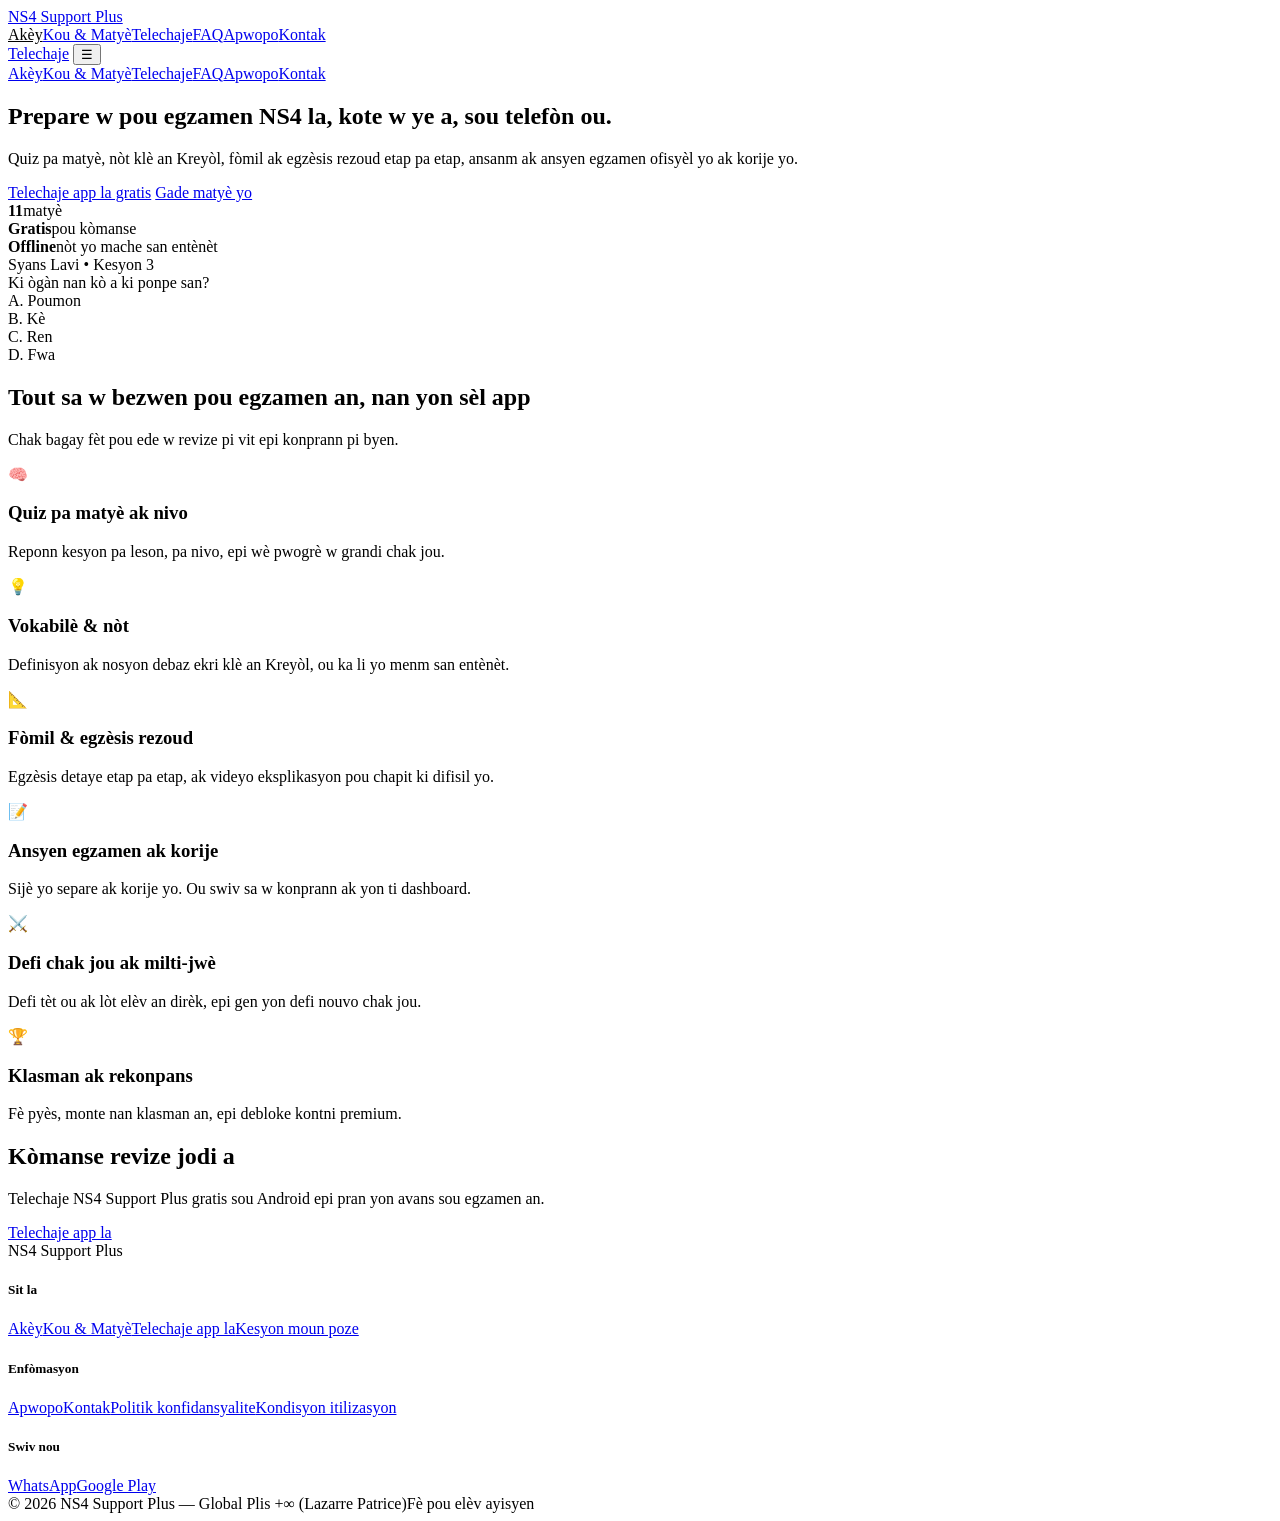
==== index.html @ aadc1a07 "Add initial index.html for NS4 Support Plus Initial commit of the index.html file for NS4 Support Pl" ====
<!DOCTYPE html>
<html lang="ht">
<head>
<meta charset="UTF-8">
<meta name="viewport" content="width=device-width, initial-scale=1">
<title>NS4 Support Plus — Prepare egzamen NS4 ak quiz ak nòt</title>
<meta name="description" content="NS4 Support Plus se aplikasyon Android gratis pou elèv NS4 ann Ayiti: quiz pa matyè, nòt, fòmil, ansyen egzamen ak korije, defi chak jou ak klasman.">
<meta name="theme-color" content="#24439a">
<link rel="canonical" href="https://radot1530-ai.github.io/">
<meta name="robots" content="index, follow, max-image-preview:large">
<link rel="icon" href="favicon.svg" type="image/svg+xml">
<link rel="icon" href="icon-192.png" sizes="192x192" type="image/png">
<link rel="apple-touch-icon" href="apple-touch-icon.png">

<meta property="og:type" content="website">
<meta property="og:site_name" content="NS4 Support Plus">
<meta property="og:locale" content="ht_HT">
<meta property="og:title" content="NS4 Support Plus — Prepare egzamen NS4 ak quiz ak nòt">
<meta property="og:description" content="NS4 Support Plus se aplikasyon Android gratis pou elèv NS4 ann Ayiti: quiz pa matyè, nòt, fòmil, ansyen egzamen ak korije, defi chak jou ak klasman.">
<meta property="og:url" content="https://radot1530-ai.github.io/">
<meta property="og:image" content="https://radot1530-ai.github.io/og-image.png">
<meta property="og:image:width" content="1200">
<meta property="og:image:height" content="630">
<meta name="twitter:card" content="summary_large_image">
<meta name="twitter:title" content="NS4 Support Plus — Prepare egzamen NS4 ak quiz ak nòt">
<meta name="twitter:description" content="NS4 Support Plus se aplikasyon Android gratis pou elèv NS4 ann Ayiti: quiz pa matyè, nòt, fòmil, ansyen egzamen ak korije, defi chak jou ak klasman.">
<meta name="twitter:image" content="https://radot1530-ai.github.io/og-image.png">

<link rel="preconnect" href="https://fonts.googleapis.com">
<link rel="preconnect" href="https://fonts.gstatic.com" crossorigin>
<link href="https://fonts.googleapis.com/css2?family=Baloo+2:wght@600;700;800&family=Inter:wght@400;500;600;700&display=swap" rel="stylesheet">
<link rel="stylesheet" href="style.css">
<script type="application/ld+json">{"@context": "https://schema.org", "@type": "Organization", "name": "NS4 Support Plus", "url": "https://radot1530-ai.github.io/", "logo": "https://radot1530-ai.github.io/icon-512.png", "founder": {"@type": "Person", "name": "Lazarre Patrice"}}</script>
<script type="application/ld+json">{"@context": "https://schema.org", "@type": "SoftwareApplication", "name": "NS4 Support Plus", "operatingSystem": "ANDROID", "applicationCategory": "EducationalApplication", "description": "Aplikasyon Android pou elèv NS4 ann Ayiti: quiz, nòt, fòmil, ansyen egzamen ak korije.", "inLanguage": "ht", "offers": {"@type": "Offer", "price": "0", "priceCurrency": "USD"}, "url": "https://radot1530-ai.github.io/", "downloadUrl": "https://play.google.com/store/apps/details?id=com.ns4.quiz"}</script>
<script type="application/ld+json">{"@context": "https://schema.org", "@type": "WebSite", "name": "NS4 Support Plus", "url": "https://radot1530-ai.github.io/", "inLanguage": "ht"}</script>
</head>
<body>
<header class="site-nav">
  <div class="wrap">
    <a class="brand" href="index.html"><span class="dot"></span>NS4 Support Plus</a>
    <nav class="nav-links" aria-label="Meni prensipal"><a href="index.html" style="color:var(--primary)">Akèy</a><a href="kou.html">Kou & Matyè</a><a href="telechaje.html">Telechaje</a><a href="faq.html">FAQ</a><a href="a-propos.html">Apwopo</a><a href="contact.html">Kontak</a></nav>
    <a class="nav-cta" href="telechaje.html">Telechaje</a>
    <button class="burger" aria-label="Louvri meni a" onclick="document.getElementById('mnav').classList.toggle('open')">☰</button>
  </div>
  <nav class="mnav" id="mnav" aria-label="Meni mobil"><a href="index.html">Akèy</a><a href="kou.html">Kou & Matyè</a><a href="telechaje.html">Telechaje</a><a href="faq.html">FAQ</a><a href="a-propos.html">Apwopo</a><a href="contact.html">Kontak</a></nav>
</header>
<main>
<section class="hero">
  <div class="wrap">
    <div>
      <h1>Prepare w pou egzamen NS4 la, kote w ye a, sou telefòn ou.</h1>
      <p class="lead">Quiz pa matyè, nòt klè an Kreyòl, fòmil ak egzèsis rezoud etap pa etap, ansanm ak ansyen egzamen ofisyèl yo ak korije yo.</p>
      <div class="hero-ctas">
        <a class="btn btn-primary" href="telechaje.html">Telechaje app la gratis</a>
        <a class="btn btn-ghost" href="kou.html">Gade matyè yo</a>
      </div>
      <div class="hero-stats">
        <div><b>11</b><span>matyè</span></div>
        <div><b>Gratis</b><span>pou kòmanse</span></div>
        <div><b>Offline</b><span>nòt yo mache san entènèt</span></div>
      </div>
    </div>
    <div class="phone" aria-hidden="true">
      <div class="screen">
        <span class="pill">Syans Lavi • Kesyon 3</span>
        <div class="q">Ki ògàn nan kò a ki ponpe san?</div>
        <div class="opt">A. Poumon</div>
        <div class="opt ok">B. Kè</div>
        <div class="opt">C. Ren</div>
        <div class="opt">D. Fwa</div>
      </div>
    </div>
  </div>
</section>

<section>
  <div class="wrap">
    <div class="section-head">
      <h2>Tout sa w bezwen pou egzamen an, nan yon sèl app</h2>
      <p>Chak bagay fèt pou ede w revize pi vit epi konprann pi byen.</p>
    </div>
    <div class="grid cols-2">
      <div class="card"><div class="ic">🧠</div><h3>Quiz pa matyè ak nivo</h3><p>Reponn kesyon pa leson, pa nivo, epi wè pwogrè w grandi chak jou.</p></div>
      <div class="card"><div class="ic">💡</div><h3>Vokabilè &amp; nòt</h3><p>Definisyon ak nosyon debaz ekri klè an Kreyòl, ou ka li yo menm san entènèt.</p></div>
      <div class="card"><div class="ic">📐</div><h3>Fòmil &amp; egzèsis rezoud</h3><p>Egzèsis detaye etap pa etap, ak videyo eksplikasyon pou chapit ki difisil yo.</p></div>
      <div class="card"><div class="ic">📝</div><h3>Ansyen egzamen ak korije</h3><p>Sijè yo separe ak korije yo. Ou swiv sa w konprann ak yon ti dashboard.</p></div>
      <div class="card"><div class="ic">⚔️</div><h3>Defi chak jou ak milti-jwè</h3><p>Defi tèt ou ak lòt elèv an dirèk, epi gen yon defi nouvo chak jou.</p></div>
      <div class="card"><div class="ic">🏆</div><h3>Klasman ak rekonpans</h3><p>Fè pyès, monte nan klasman an, epi debloke kontni premium.</p></div>
    </div>
  </div>
</section>

<section>
  <div class="wrap">
    <div class="band">
      <h2>Kòmanse revize jodi a</h2>
      <p>Telechaje NS4 Support Plus gratis sou Android epi pran yon avans sou egzamen an.</p>
      <a class="btn btn-ghost" href="telechaje.html">Telechaje app la</a>
    </div>
  </div>
</section>
</main>
<footer>
  <div class="wrap">
    <div class="fbrand">NS4 Support Plus</div>
    <div class="fcols">
      <div><h5>Sit la</h5><a href="index.html">Akèy</a><a href="kou.html">Kou &amp; Matyè</a><a href="telechaje.html">Telechaje app la</a><a href="faq.html">Kesyon moun poze</a></div>
      <div><h5>Enfòmasyon</h5><a href="a-propos.html">Apwopo</a><a href="contact.html">Kontak</a><a href="privacy-policy.html">Politik konfidansyalite</a><a href="conditions-utilisation.html">Kondisyon itilizasyon</a></div>
      <div><h5>Swiv nou</h5><a href="https://wa.me/509XXXXXXXX" rel="noopener">WhatsApp</a><a href="https://play.google.com/store/apps/details?id=com.ns4.quiz" rel="noopener">Google Play</a></div>
    </div>
    <div class="bottom"><span>© 2026 NS4 Support Plus — Global Plis +∞ (Lazarre Patrice)</span><span>Fè pou elèv ayisyen</span></div>
  </div>
</footer>
</body>
</html>
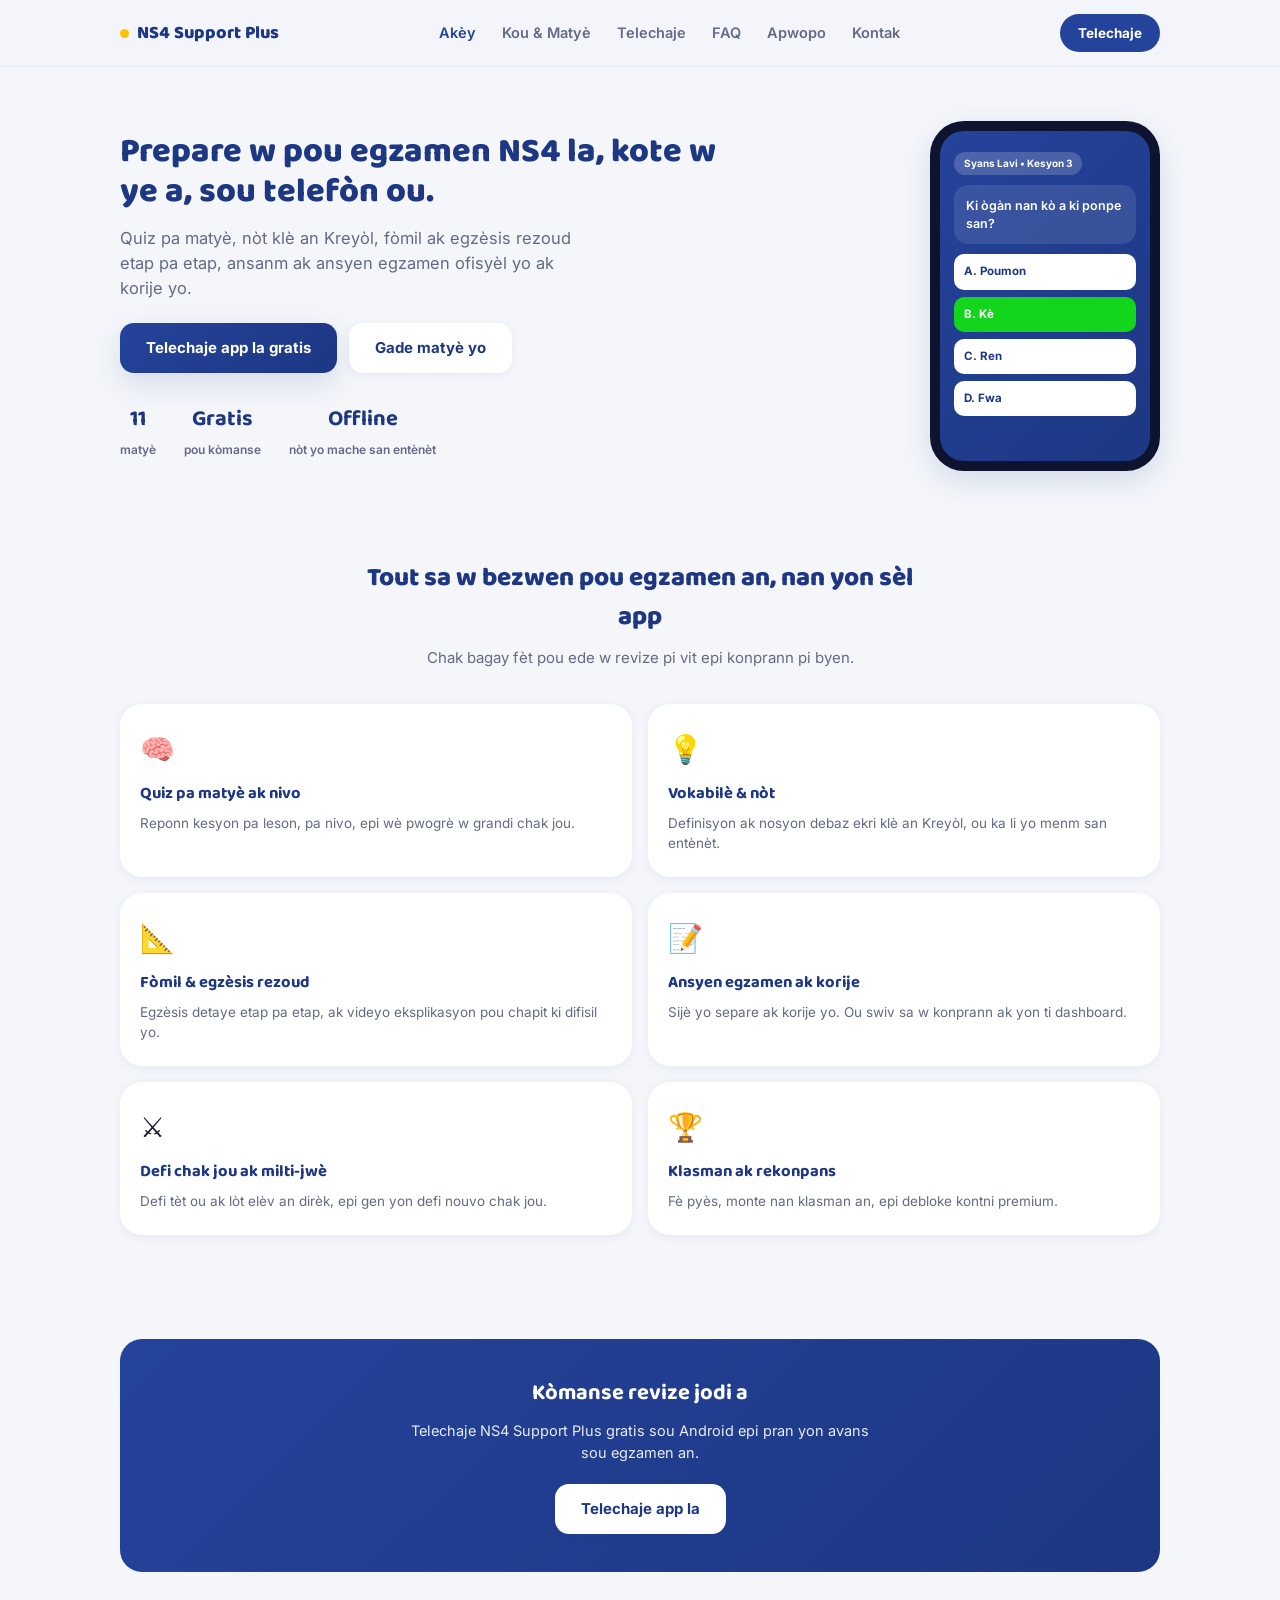
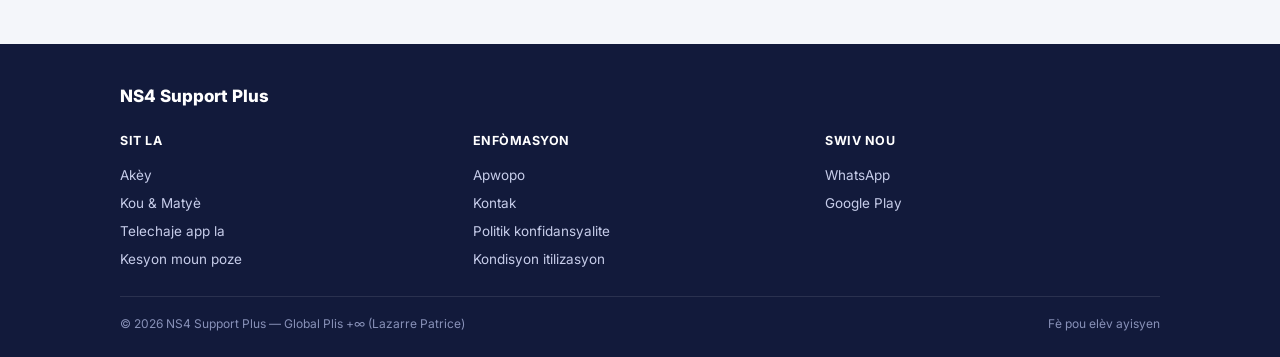
==== commit 85766fde: "Update index.html" ====
--- a/index.html
+++ b/index.html
@@ -3,6 +3,7 @@
 <head>
 <meta charset="UTF-8">
 <meta name="viewport" content="width=device-width, initial-scale=1">
+<meta name="google-site-verification" content="FEtlLiis-M5fKQtwYELDshK5RVMRU-8ZAi19fHuOSbk" />
 <title>NS4 Support Plus — Prepare egzamen NS4 ak quiz ak nòt</title>
 <meta name="description" content="NS4 Support Plus se aplikasyon Android gratis pou elèv NS4 ann Ayiti: quiz pa matyè, nòt, fòmil, ansyen egzamen ak korije, defi chak jou ak klasman.">
 <meta name="theme-color" content="#24439a">
--- a/style.css
+++ b/style.css
@@ -0,0 +1,125 @@
+/* ===========================================================
+   NS4 SUPPORT PLUS — Sit ofisyèl
+   Menm idantite ak app la: Baloo 2 (tit) + Inter (tèks),
+   ble #24439a, lò #ffc107, fon #f4f6fa.
+   =========================================================== */
+:root{
+  --primary:#24439a; --primary-dark:#1d3783;
+  --primary-gradient:linear-gradient(135deg,#24439a 0%,#1d3783 100%);
+  --page-bg:#f4f6fa; --white:#fff; --text:#1a1a2e; --muted:#636b85;
+  --gold:#ffc107; --green:#12d51c;
+  --shadow-sm:0 2px 10px rgba(29,55,131,.07);
+  --shadow-md:0 10px 30px rgba(29,55,131,.14);
+  --radius-lg:22px; --radius-md:14px;
+  --maxw:1080px;
+}
+*{box-sizing:border-box;margin:0;padding:0;}
+html{scroll-behavior:smooth;}
+body{font-family:"Inter",system-ui,sans-serif;background:var(--page-bg);color:var(--text);line-height:1.5;-webkit-tap-highlight-color:transparent;}
+h1,h2,h3,.brand{font-family:"Baloo 2",sans-serif;}
+img{max-width:100%;display:block;}
+a{color:inherit;text-decoration:none;}
+.wrap{max-width:var(--maxw);margin:0 auto;padding:0 20px;}
+.muted{color:var(--muted);}
+
+/* ---------- NAV ---------- */
+.site-nav{position:sticky;top:0;z-index:50;background:rgba(244,246,250,.9);backdrop-filter:blur(8px);border-bottom:1px solid rgba(29,55,131,.08);}
+.site-nav .wrap{display:flex;align-items:center;justify-content:space-between;padding:14px 20px;}
+.brand{font-weight:800;font-size:18px;color:var(--primary-dark);display:flex;align-items:center;gap:8px;}
+.brand .dot{width:9px;height:9px;border-radius:50%;background:var(--gold);}
+.nav-links{display:none;gap:26px;font-size:14.5px;font-weight:600;color:var(--muted);}
+.nav-links a:hover{color:var(--primary);}
+.nav-cta{background:var(--primary);color:#fff;padding:9px 18px;border-radius:30px;font-weight:700;font-size:13.5px;}
+.burger{display:block;background:none;border:0;font-size:22px;color:var(--primary-dark);cursor:pointer;}
+@media(min-width:760px){.nav-links{display:flex;}.burger{display:none;}}
+.mnav{display:none;flex-direction:column;gap:2px;padding:6px 20px 16px;}
+.mnav.open{display:flex;}
+.mnav a{padding:10px 4px;font-weight:600;color:var(--text);border-bottom:1px solid rgba(29,55,131,.06);}
+
+/* ---------- HERO ---------- */
+.hero{padding:54px 0 36px;}
+.hero .wrap{display:flex;flex-direction:column;gap:30px;align-items:center;text-align:center;}
+.eyebrow{display:inline-flex;align-items:center;gap:7px;background:#eef2fb;color:var(--primary-dark);font-weight:700;font-size:13px;padding:7px 14px;border-radius:30px;margin-bottom:18px;}
+.hero h1{font-size:34px;line-height:1.18;color:var(--primary-dark);font-weight:800;max-width:620px;}
+.hero h1 .accent{color:var(--gold);-webkit-text-stroke:0;}
+.hero p.lead{margin-top:14px;font-size:16.5px;color:var(--muted);max-width:480px;}
+.hero-ctas{display:flex;gap:12px;margin-top:22px;flex-wrap:wrap;justify-content:center;}
+.btn{display:inline-flex;align-items:center;gap:8px;padding:14px 26px;border-radius:14px;font-weight:700;font-size:15px;border:0;cursor:pointer;}
+.btn-primary{background:var(--primary-gradient);color:#fff;box-shadow:var(--shadow-md);}
+.btn-ghost{background:#fff;color:var(--primary-dark);box-shadow:var(--shadow-sm);}
+.hero-stats{display:flex;gap:28px;margin-top:30px;flex-wrap:wrap;justify-content:center;}
+.hero-stats div{text-align:center;}
+.hero-stats b{display:block;font-family:"Baloo 2",sans-serif;font-size:22px;color:var(--primary-dark);}
+.hero-stats span{font-size:12px;color:var(--muted);font-weight:600;}
+
+/* phone mockup */
+.phone{width:230px;background:#0e1430;border-radius:34px;padding:10px;box-shadow:var(--shadow-md);}
+.phone .screen{background:var(--primary-gradient);border-radius:24px;padding:18px 14px;color:#fff;min-height:330px;}
+.phone .pill{background:rgba(255,255,255,.18);display:inline-block;padding:4px 10px;border-radius:20px;font-size:10px;font-weight:700;margin-bottom:10px;}
+.phone .q{background:rgba(255,255,255,.1);border-radius:14px;padding:12px;font-size:12.5px;font-weight:600;margin-bottom:10px;line-height:1.4;}
+.phone .opt{background:#fff;color:var(--primary-dark);border-radius:10px;padding:9px 10px;font-size:11.5px;font-weight:700;margin-bottom:7px;}
+.phone .opt.ok{background:var(--green);color:#fff;}
+
+/* ---------- SECTIONS ---------- */
+section{padding:52px 0;}
+.section-head{text-align:center;max-width:560px;margin:0 auto 34px;}
+.section-head h2{font-size:26px;color:var(--primary-dark);font-weight:800;}
+.section-head p{margin-top:10px;color:var(--muted);font-size:15px;}
+
+.grid{display:grid;gap:16px;grid-template-columns:1fr;}
+@media(min-width:640px){.grid.cols-2{grid-template-columns:1fr 1fr;}.grid.cols-4{grid-template-columns:repeat(4,1fr);}}
+.card{background:#fff;border-radius:var(--radius-lg);padding:24px 20px;box-shadow:var(--shadow-sm);}
+.card .ic{font-size:28px;margin-bottom:12px;}
+.card h3{font-family:"Baloo 2",sans-serif;font-size:16.5px;margin-bottom:6px;color:var(--primary-dark);}
+.card p{font-size:13.5px;color:var(--muted);}
+
+.band{background:var(--primary-gradient);color:#fff;border-radius:var(--radius-lg);padding:38px 28px;text-align:center;}
+.band h2{font-size:22px;margin-bottom:10px;}
+.band p{opacity:.9;max-width:460px;margin:0 auto 20px;font-size:14.5px;}
+
+.subject-pill{background:#fff;border-radius:16px;padding:16px 14px;box-shadow:var(--shadow-sm);display:flex;align-items:center;gap:10px;font-weight:700;font-size:13.5px;color:var(--primary-dark);}
+.subject-pill .e{font-size:20px;}
+
+.faq-item{background:#fff;border-radius:16px;box-shadow:var(--shadow-sm);padding:18px 20px;margin-bottom:12px;}
+.faq-item summary{font-weight:700;font-size:14.5px;cursor:pointer;color:var(--primary-dark);list-style:none;display:flex;justify-content:space-between;gap:10px;}
+.faq-item summary::-webkit-details-marker{display:none;}
+.faq-item summary::after{content:"+";font-size:18px;color:var(--gold);flex-shrink:0;}
+.faq-item[open] summary::after{content:"–";}
+.faq-item p{margin-top:12px;font-size:13.5px;color:var(--muted);line-height:1.6;}
+
+.steps{counter-reset:s;}
+.step{display:flex;gap:14px;margin-bottom:20px;}
+.step .n{counter-increment:s;flex-shrink:0;width:34px;height:34px;border-radius:50%;background:var(--primary);color:#fff;font-family:"Baloo 2",sans-serif;font-weight:700;display:flex;align-items:center;justify-content:center;}
+.step .n::before{content:counter(s);}
+.step h4{font-family:"Baloo 2",sans-serif;font-size:15px;color:var(--primary-dark);margin-bottom:3px;}
+.step p{font-size:13.5px;color:var(--muted);}
+
+.contact-card{background:#fff;border-radius:16px;padding:18px 20px;box-shadow:var(--shadow-sm);display:flex;align-items:center;gap:14px;margin-bottom:12px;}
+.contact-card .ic{width:42px;height:42px;border-radius:12px;background:#eef2fb;display:flex;align-items:center;justify-content:center;font-size:20px;flex-shrink:0;}
+.contact-card b{display:block;font-size:14px;color:var(--primary-dark);}
+.contact-card span{font-size:13px;color:var(--muted);}
+
+.legal{max-width:720px;margin:0 auto;padding:40px 20px 70px;}
+.legal h1{font-size:26px;color:var(--primary-dark);margin-bottom:6px;}
+.legal .updated{font-size:12.5px;color:var(--muted);margin-bottom:28px;}
+.legal h2{font-family:"Baloo 2",sans-serif;font-size:17px;color:var(--primary-dark);margin:28px 0 10px;}
+.legal p,.legal li{font-size:14px;color:#3a3f55;line-height:1.75;}
+.legal ul{padding-left:20px;margin:8px 0;}
+.legal a{color:var(--primary);font-weight:600;text-decoration:underline;}
+
+/* ---------- FOOTER ---------- */
+footer{background:#121a3b;color:#c7cdea;padding:40px 0 24px;margin-top:20px;}
+footer .wrap{display:flex;flex-direction:column;gap:22px;}
+footer .fbrand{color:#fff;font-size:17px;font-weight:800;}
+footer .fcols{display:grid;grid-template-columns:1fr;gap:18px;}
+@media(min-width:640px){footer .fcols{grid-template-columns:repeat(3,1fr);}}
+footer h5{color:#fff;font-size:12.5px;text-transform:uppercase;letter-spacing:.04em;margin-bottom:10px;}
+footer a{display:block;font-size:13.5px;padding:4px 0;color:#c7cdea;}
+footer a:hover{color:#fff;}
+footer .bottom{border-top:1px solid rgba(255,255,255,.1);padding-top:18px;font-size:12px;color:#8891b8;display:flex;justify-content:space-between;flex-wrap:wrap;gap:8px;}
+
+@media(min-width:760px){
+  .hero .wrap{flex-direction:row;text-align:left;justify-content:space-between;}
+  .hero h1,.hero p.lead{margin-left:0;}
+  .hero-ctas,.hero-stats{justify-content:flex-start;}
+}
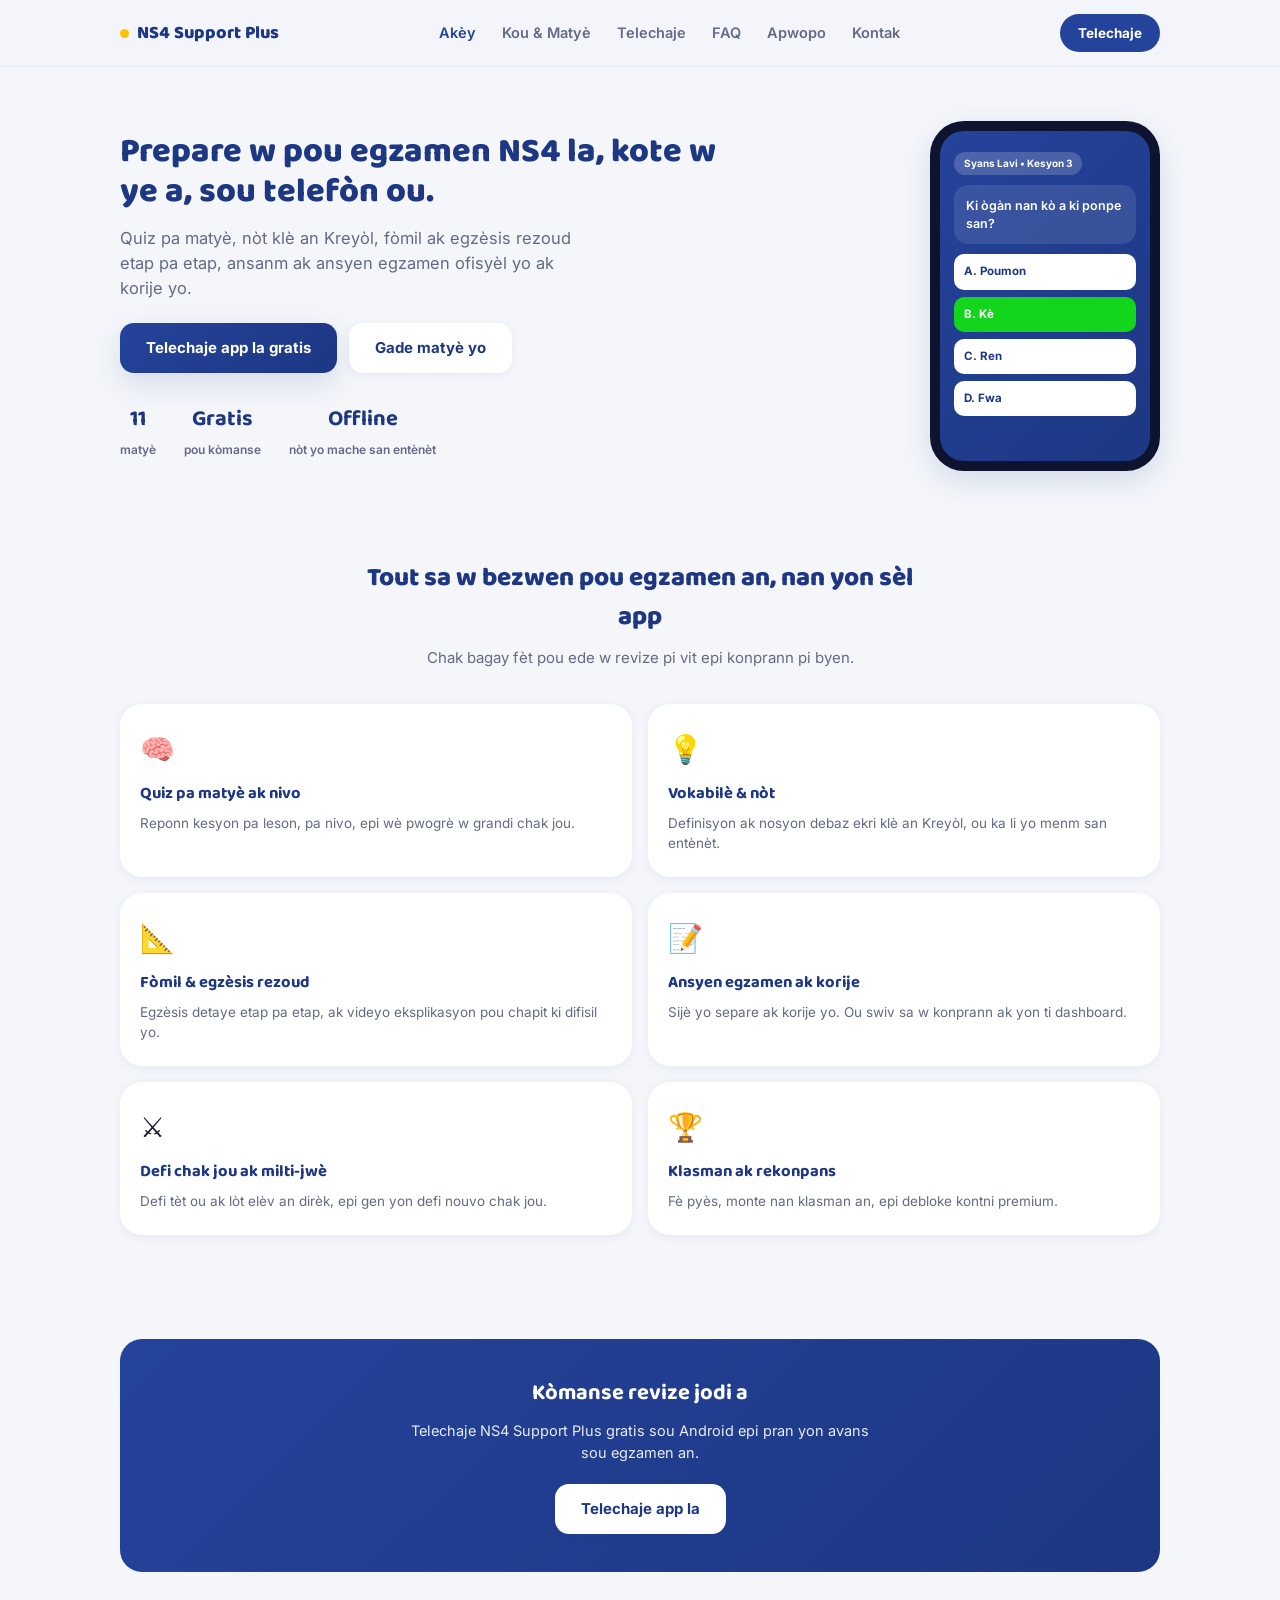
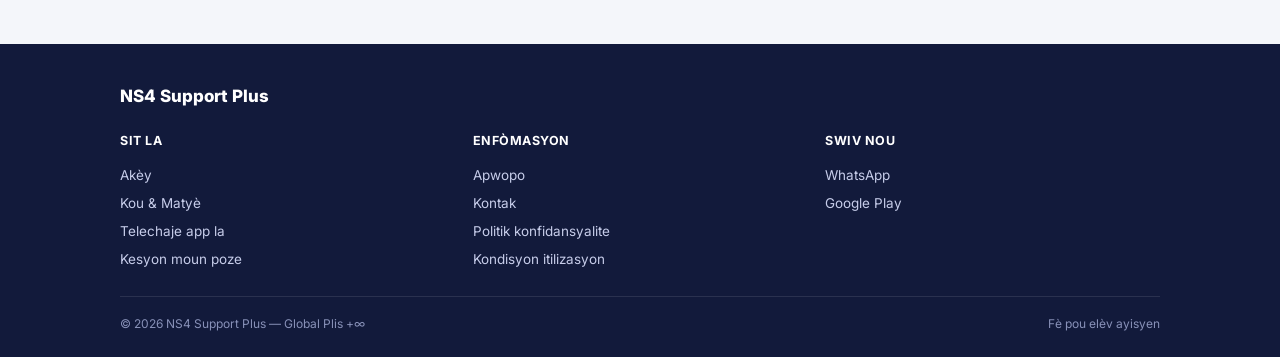
==== commit 46187abb: "Update index.html" ====
--- a/index.html
+++ b/index.html
@@ -109,7 +109,7 @@
       <div><h5>Enfòmasyon</h5><a href="a-propos.html">Apwopo</a><a href="contact.html">Kontak</a><a href="privacy-policy.html">Politik konfidansyalite</a><a href="conditions-utilisation.html">Kondisyon itilizasyon</a></div>
       <div><h5>Swiv nou</h5><a href="https://wa.me/509XXXXXXXX" rel="noopener">WhatsApp</a><a href="https://play.google.com/store/apps/details?id=com.ns4.quiz" rel="noopener">Google Play</a></div>
     </div>
-    <div class="bottom"><span>© 2026 NS4 Support Plus — Global Plis +∞ (Lazarre Patrice)</span><span>Fè pou elèv ayisyen</span></div>
+    <div class="bottom"><span>© 2026 NS4 Support Plus — Global Plis +∞ </span><span>Fè pou elèv ayisyen</span></div>
   </div>
 </footer>
 </body>
